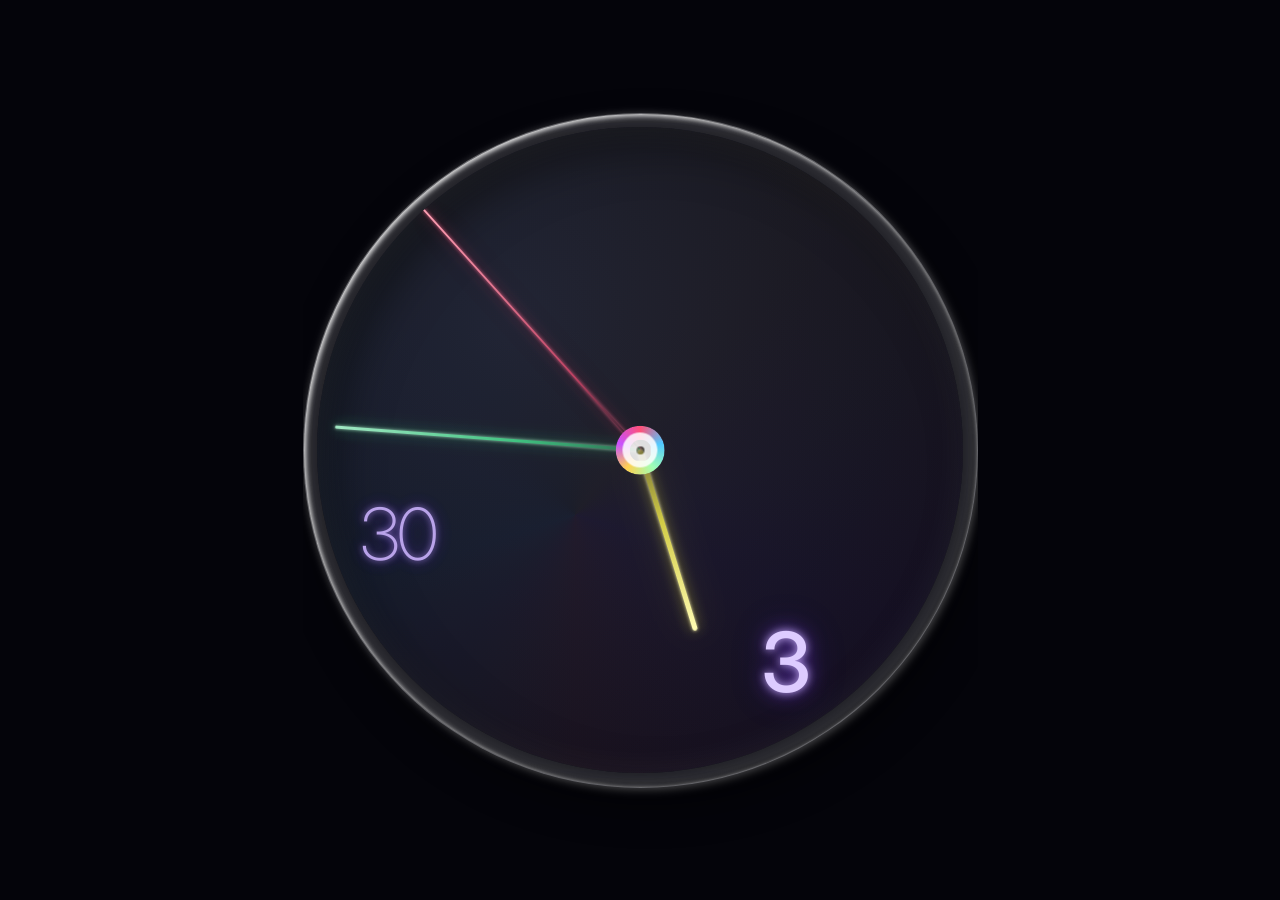
==== time-v5-preview/index.html @ 1b570a88 "Implement v5 clock with liquid glass bezel and glowing hands" ====
<!DOCTYPE html>
<html lang="en">

<head>
    <meta charset="UTF-8" />
    <meta name="viewport" content="width=device-width, initial-scale=1.0" />
    <title>Time Orientation — Aurora</title>
    <link
        href="https://fonts.googleapis.com/css2?family=Inter:ital,opsz,wght@0,14..32,100..900;1,14..32,100..900&display=swap"
        rel="stylesheet" />
    <style>
        :root {
            --clock-size: 75vmin;
            --label-size: 8vmin;
            --reality-ease: cubic-bezier(0.16, 1, 0.3, 1);

            /* Dynamic Time Colors — driven by JS */
            --face-center: #1a1a24;
            --face-edge: #050508;

            /* Glow colors — driven by JS from palette text colors */
        }

        html,
        body {
            margin: 0;
            padding: 0;
            height: 100%;
            display: flex;
            align-items: center;
            justify-content: center;
            background: #04040a;
            font-family: 'Inter', sans-serif;
            overflow: hidden;
        }

        /* Liquid Glass Bezel */
        #clock-bezel {
            width: var(--clock-size);
            height: var(--clock-size);
            border-radius: 50%;
            display: flex;
            align-items: center;
            justify-content: center;
            position: relative;
            box-sizing: border-box;
            padding: 1.5vmin;
            /* slightly thicker glass edge */
            background: rgba(255, 255, 255, 0.12);
            /* Brighter milky glass */
            backdrop-filter: blur(15px) saturate(1.2);
            -webkit-backdrop-filter: blur(15px) saturate(1.2);

            /* Front and back surface reflections */
            box-shadow:
                /* Outer bright edge */
                0.2vmin 0.2vmin 1vmin rgba(255, 255, 255, 0.25),
                -0.2vmin -0.2vmin 1vmin rgba(255, 255, 255, 0.05),
                /* Deep shadow underneath the glass */
                1vmin 2vmin 4vmin rgba(0, 0, 0, 0.5),
                /* Chromatic fringing and inner rims */
                inset 0 0 2vmin rgba(255, 255, 255, 0.2),
                inset 0.2vmin 0.2vmin 0.6vmin rgba(255, 255, 255, 0.9),
                inset -0.2vmin -0.2vmin 0.6vmin rgba(0, 0, 0, 0.6);
            border: 0.1vmin solid rgba(255, 255, 255, 0.3);
            transform: translateZ(0);
        }

        /* Rotating specular highlight inside the glass */
        #clock-bezel::before {
            content: '';
            position: absolute;
            inset: 0;
            border-radius: 50%;
            padding: 1.5vmin;
            /* match bezel padding to only draw on the ring */
            background: conic-gradient(from 0deg,
                    rgba(255, 255, 255, 0) 0%,
                    rgba(255, 255, 255, 0.02) 10%,
                    rgba(255, 255, 255, 0.7) 15%,
                    rgba(255, 255, 255, 0) 25%,

                    rgba(255, 255, 255, 0) 50%,
                    rgba(255, 255, 255, 0.01) 60%,
                    rgba(255, 255, 255, 0.3) 65%,
                    rgba(255, 255, 255, 0) 75%);
            /* Mask to apply highlight ONLY to the translucent ring area */
            -webkit-mask: linear-gradient(#fff 0 0) content-box, linear-gradient(#fff 0 0);
            mask: linear-gradient(#fff 0 0) content-box, linear-gradient(#fff 0 0);
            -webkit-mask-composite: xor;
            mask-composite: exclude;
            pointer-events: none;
            animation: bezel-spin 15s linear infinite;
        }

        /* Ambient interior glow bleeding into the frame */
        #clock-bezel::after {
            content: '';
            position: absolute;
            inset: 0;
            border-radius: 50%;
            padding: 1.5vmin;
            background: conic-gradient(from 180deg,
                    var(--face-edge) 0%,
                    var(--face-center) 50%,
                    var(--face-edge) 100%);
            opacity: 0.85;
            -webkit-mask: linear-gradient(#fff 0 0) content-box, linear-gradient(#fff 0 0);
            -webkit-mask-composite: xor;
            mask-composite: exclude;
            pointer-events: none;
            mix-blend-mode: screen;
            animation: bezel-spin 40s linear infinite reverse;
        }

        @keyframes bezel-spin {
            100% {
                transform: rotate(360deg);
            }
        }

        /* Color-shifting radial face — from design 3 */
        #clock-face {
            width: 100%;
            height: 100%;
            position: relative;
            border-radius: 50%;
            background: radial-gradient(circle at 30% 30%, var(--face-center) 0%, var(--face-edge) 100%);
            box-shadow:
                inset 0 0 4vmin rgba(255, 255, 255, 0.06),
                inset 2vmin 2vmin 5vmin rgba(0, 0, 0, 0.5);
            transition: background 1s linear;
            overflow: hidden;
        }

        /* Iridescent interference shimmer — from design 4 */
        #clock-face::before {
            content: '';
            position: absolute;
            inset: 0;
            border-radius: 50%;
            background: conic-gradient(from 180deg at 40% 60%,
                    rgba(255, 100, 150, 0.05),
                    rgba(80, 200, 255, 0.05),
                    rgba(150, 255, 180, 0.03),
                    rgba(255, 220, 80, 0.04),
                    rgba(180, 80, 255, 0.05),
                    rgba(255, 100, 150, 0.05));
            animation: shimmer-drift 12s ease-in-out infinite alternate;
            mix-blend-mode: screen;
            pointer-events: none;
        }

        @keyframes shimmer-drift {
            from {
                transform: rotate(0deg) scale(1);
                opacity: 0.5;
            }

            to {
                transform: rotate(60deg) scale(1.05);
                opacity: 1;
            }
        }

        /* Viscous Trail Elements */
        .trail {
            position: absolute;
            top: 50%;
            left: 50%;
            transform: translate(-50%, -50%);
            font-size: var(--label-size);
            white-space: nowrap;
            text-align: center;
            pointer-events: none;
            z-index: 5;
            width: 20vmin;
            height: 10vmin;
            display: flex;
            align-items: center;
            justify-content: center;
            opacity: 0;
            transition: opacity 3s ease;
            filter: blur(1.5px);
        }

        .is-h-drifting .h-trail,
        .is-m-drifting .m-trail {
            opacity: 0.18;
            transition: opacity 0.5s ease;
        }

        /* Trails — color and text-shadow applied dynamically by JS */
        .h-trail {
            font-weight: 500;
            font-size: calc(var(--label-size) * 1.15);
        }

        .m-trail {
            font-weight: 200;
        }

        /* Labels with holographic chromatic aberration — from design 4 */
        .label {
            position: absolute;
            top: 50%;
            left: 50%;
            transition: opacity 3s ease, filter 3s ease;
            font-size: var(--label-size);
            white-space: nowrap;
            text-align: center;
            pointer-events: none;
            z-index: 10;
            width: 20vmin;
            height: 12vmin;
            display: flex;
            align-items: center;
            justify-content: center;
            letter-spacing: -0.05em;
            transform: translate(-50%, -50%);
        }

        .hour-label {
            font-weight: 500;
            font-size: calc(var(--label-size) * 1.15);
            z-index: 12;
            /* color and text-shadow applied dynamically by JS */
        }

        .minute-label {
            font-weight: 200;
            z-index: 11;
            opacity: 0.9;
            /* color and text-shadow applied dynamically by JS */
        }

        /* Ghosting Effect during Drift */
        .is-h-drifting .hour-label,
        .is-m-drifting .minute-label {
            opacity: 0.03;
            filter: blur(4px);
            transition: opacity 2s ease, filter 2s ease;
        }

        .is-h-drifting .hand.hour,
        .is-m-drifting .hand.minute {
            opacity: 0.03;
            filter: blur(3px);
            transition: opacity 2s ease, filter 2s ease;
        }

        /* Laser beam hands — from design 4, colors adapt to time of day */
        .hand {
            position: absolute;
            left: 50%;
            bottom: 50%;
            transform-origin: 50% 100%;
            border-radius: 10vmin;
            z-index: 100;
            transition: opacity 3s ease, filter 3s ease;
        }

        .hand.hour {
            width: 0.5vmin;
            height: 21vmin;
            /* background and box-shadow applied dynamically by JS */
            z-index: 101;
        }

        .hand.minute {
            width: 0.35vmin;
            height: 34vmin;
            /* background and box-shadow applied dynamically by JS */
            opacity: 0.9;
            z-index: 100;
        }

        .hand.second {
            width: 0.2vmin;
            height: 36vmin;
            background: linear-gradient(to top,
                    rgba(255, 80, 120, 0) 0%,
                    rgba(255, 80, 120, 0.7) 30%,
                    rgba(255, 160, 180, 1) 100%);
            z-index: 150;
            transition: transform 0.15s cubic-bezier(0.175, 0.885, 0.32, 1.5);
            box-shadow:
                0 0 0.4vmin rgba(255, 100, 140, 0.9),
                0 0 1.5vmin rgba(255, 60, 100, 0.5),
                0 0 4vmin rgba(255, 40, 80, 0.2);
        }

        /* Iridescent jewel center pin — from design 4 */
        #clock-bezel::before {
            content: '';
            position: absolute;
            top: 50%;
            left: 50%;
            width: 2.4vmin;
            height: 2.4vmin;
            background: conic-gradient(rgba(255, 80, 120, 1),
                    rgba(80, 200, 255, 1),
                    rgba(160, 255, 180, 1),
                    rgba(255, 210, 80, 1),
                    rgba(200, 80, 255, 1),
                    rgba(255, 80, 120, 1));
            border-radius: 50%;
            transform: translate(-50%, -50%);
            z-index: 1999;
            animation: prism-spin 4s linear infinite;
            box-shadow:
                0 0 0.5vmin rgba(255, 255, 255, 0.6),
                0 0 2vmin rgba(180, 120, 255, 0.6),
                0 0 5vmin rgba(100, 80, 255, 0.3);
        }

        @keyframes prism-spin {
            from {
                filter: hue-rotate(0deg);
            }

            to {
                filter: hue-rotate(360deg);
            }
        }

        #clock-bezel::after {
            content: '';
            position: absolute;
            top: 50%;
            left: 50%;
            width: 0.9vmin;
            height: 0.9vmin;
            background: white;
            border-radius: 50%;
            transform: translate(-50%, -50%);
            z-index: 2001;
            box-shadow:
                0 0 0.5vmin rgba(255, 255, 255, 1),
                0 0 2vmin rgba(200, 200, 255, 0.8);
        }
    </style>
</head>

<body>

    <div id="clock-bezel">
        <div id="clock-face">
            <!-- Viscous Trails -->
            <div id="h-trail-2" class="trail h-trail trail-2"></div>
            <div id="h-trail-1" class="trail h-trail trail-1"></div>
            <div id="m-trail-2" class="trail m-trail trail-2"></div>
            <div id="m-trail-1" class="trail m-trail trail-1"></div>

            <!-- Main Labels -->
            <div id="h-label" class="label hour-label"></div>
            <div id="m-label" class="label minute-label"></div>

            <div class="hand hour"></div>
            <div class="hand minute"></div>
            <div class="hand second"></div>
        </div>
    </div>

    <script>
        // Full 24-hour color palette — from design 3 (restored text colors)
        const timePalettes = [
            { center: '#1a1a24', edge: '#050508', text: '#e0e0e0' }, // 0: Midnight
            { center: '#1a1c29', edge: '#060811', text: '#e0e0e0' }, // 1: Deep Night
            { center: '#1b2236', edge: '#080d1c', text: '#e0e0e0' }, // 2: Deep Night
            { center: '#222b42', edge: '#0b1325', text: '#e0e0e0' }, // 3: Very early
            { center: '#2d3b5e', edge: '#111b33', text: '#e0e0e0' }, // 4: Dawn approaches
            { center: '#4c4e7a', edge: '#1c1b3b', text: '#eaeaea' }, // 5: Dawn
            { center: '#ffb97b', edge: '#8b3a58', text: '#2a1a1a' }, // 6: Sunrise
            { center: '#f4e2d8', edge: '#e09886', text: '#1a1a1a' }, // 7: Early Morning
            { center: '#d1ebfa', edge: '#85bbd9', text: '#133a4f' }, // 8: Morning
            { center: '#c1e5fc', edge: '#6facd3', text: '#11354a' }, // 9: Mid-Morning
            { center: '#bde2fd', edge: '#58a0d0', text: '#0e2b3c' }, // 10: Late Morning
            { center: '#e4f3ff', edge: '#81bdea', text: '#0f2f42' }, // 11: Noon roughly
            { center: '#ffffff', edge: '#a4cdef', text: '#163f59' }, // 12: Noon
            { center: '#f5fbff', edge: '#8bbfe5', text: '#143b54' }, // 13: Midday
            { center: '#eaf4fc', edge: '#76b1db', text: '#113349' }, // 14: Midday
            { center: '#fcf3e3', edge: '#bba27e', text: '#3c2c19' }, // 15: Afternoon
            { center: '#ffdfb3', edge: '#d39255', text: '#4a2d14' }, // 16: Late Afternoon
            { center: '#ffae6b', edge: '#e05929', text: '#4d1e0d' }, // 17: Golden Hour
            { center: '#ff7e5f', edge: '#8f2336', text: '#fafafa' }, // 18: Sunset
            { center: '#8a4067', edge: '#291b3d', text: '#f0f0f0' }, // 19: Dusk
            { center: '#413c6b', edge: '#16142e', text: '#d0d0d0' }, // 20: Blue Hour
            { center: '#2b2c4e', edge: '#0e0e1a', text: '#d0d0d0' }, // 21: Night
            { center: '#202138', edge: '#090912', text: '#e0e0e0' }, // 22: Late Night
            { center: '#1a1b2b', edge: '#06060c', text: '#e0e0e0' }  // 23: Night
        ];

        let lastMilestone = -1;
        let lastSecond = -1;
        let rotS = 0;

        let hTargetX = 0, hTargetY = 0;
        let mTargetX = 0, mTargetY = 0;

        const RADIUS = 28.5;

        function getSafeXY(fixedX, fixedY) {
            let angle = Math.random() * Math.PI * 2;
            let x = Math.cos(angle) * RADIUS;
            let y = Math.sin(angle) * RADIUS;
            const dist = Math.sqrt((x - fixedX) ** 2 + (y - fixedY) ** 2);
            if (dist < 23) return getSafeXY(fixedX, fixedY);
            return { x, y };
        }

        function shiftReality() {
            const hAngle = Math.random() * Math.PI * 2;
            const newHTargetX = Math.cos(hAngle) * RADIUS;
            const newHTargetY = Math.sin(hAngle) * RADIUS;

            const mPos = getSafeXY(newHTargetX, newHTargetY);

            const bezel = document.getElementById('clock-bezel');

            if (hTargetX === 0 && hTargetY === 0) {
                hTargetX = newHTargetX;
                hTargetY = newHTargetY;
                mTargetX = mPos.x;
                mTargetY = mPos.y;
                setTimeout(shiftReality, 2000 + Math.random() * 3000);
                return;
            }

            bezel.classList.add('is-h-drifting');

            setTimeout(() => {
                hTargetX = newHTargetX;
                hTargetY = newHTargetY;
            }, 2000);

            setTimeout(() => {
                bezel.classList.remove('is-h-drifting');
            }, 10000);

            const mDelay = 2000 + Math.random() * 2500;
            setTimeout(() => {
                bezel.classList.add('is-m-drifting');

                setTimeout(() => {
                    mTargetX = mPos.x;
                    mTargetY = mPos.y;
                }, 2000);

                setTimeout(() => {
                    bezel.classList.remove('is-m-drifting');
                }, 10000);

            }, mDelay);

            setTimeout(shiftReality, mDelay + 12000 + Math.random() * 8000);
        }

        function hexToRgb(hex) {
            const r = parseInt(hex.slice(1, 3), 16);
            const g = parseInt(hex.slice(3, 5), 16);
            const b = parseInt(hex.slice(5, 7), 16);
            return { r, g, b };
        }

        // Convert RGB to HSL
        function rgbToHsl(r, g, b) {
            r /= 255; g /= 255; b /= 255;
            const max = Math.max(r, g, b), min = Math.min(r, g, b);
            let h, s, l = (max + min) / 2;
            if (max === min) {
                h = s = 0;
            } else {
                const d = max - min;
                s = l > 0.5 ? d / (2 - max - min) : d / (max + min);
                switch (max) {
                    case r: h = ((g - b) / d + (g < b ? 6 : 0)) / 6; break;
                    case g: h = ((b - r) / d + 2) / 6; break;
                    case b: h = ((r - g) / d + 4) / 6; break;
                }
            }
            return { h: h * 360, s: s * 100, l: l * 100 };
        }

        // Build a glow-only text-shadow (no chromatic offset) so letterforms stay crisp.
        // The solid color is applied directly to element.style.color in the update loop.
        function vibrantGlowShadow(textHex, isHour) {
            const { r, g, b } = hexToRgb(textHex);
            const { h, s } = rgbToHsl(r, g, b);
            const baseHue = s < 8 ? 260 : h;
            const bloomL = isHour ? 85 : 80;

            if (isHour) {
                return [
                    `0 0 8px  hsl(${baseHue.toFixed(0)}, 100%, ${bloomL}%, 0.9)`,
                    `0 0 20px hsl(${baseHue.toFixed(0)}, 100%, 65%, 0.6)`,
                    `0 0 40px hsl(${baseHue.toFixed(0)}, 100%, 55%, 0.3)`
                ].join(', ');
            } else {
                return [
                    `0 0 6px  hsl(${baseHue.toFixed(0)}, 100%, ${bloomL}%, 0.8)`,
                    `0 0 16px hsl(${baseHue.toFixed(0)}, 100%, 60%, 0.5)`,
                    `0 0 32px hsl(${baseHue.toFixed(0)}, 100%, 50%, 0.2)`
                ].join(', ');
            }
        }

        // Compute the vibrant solid color for the label text itself.
        // faceCenterHex is used to determine if the face is light or dark,
        // so we can flip the label lightness for maximum contrast.
        function vibrantLabelColor(textHex, isHour, faceCenterHex) {
            const { r, g, b } = hexToRgb(textHex);
            const { h, s } = rgbToHsl(r, g, b);
            const baseHue = s < 8 ? 260 : h;

            // Check face brightness
            const fc = hexToRgb(faceCenterHex);
            const faceLum = (fc.r * 0.299 + fc.g * 0.587 + fc.b * 0.114) / 255;
            const isLightFace = faceLum > 0.45;

            // On light faces: dark saturated color so numbers pop
            // On dark faces: bright saturated color so they glow
            const l = isLightFace
                ? (isHour ? 28 : 32)
                : (isHour ? 90 : 85);
            return `hsl(${baseHue.toFixed(0)}, 100%, ${l}%)`;
        }

        // Trail shadow — softer bloom, same scheme
        function vibrantTrailShadow(textHex, isHour) {
            const { r, g, b } = hexToRgb(textHex);
            const { h, s } = rgbToHsl(r, g, b);
            const baseHue = s < 8 ? 260 : h;
            const a = isHour ? 0.7 : 0.5;
            return [
                `0 0 6px  hsl(${baseHue.toFixed(0)}, 100%, 80%, ${a})`,
                `0 0 14px hsl(${baseHue.toFixed(0)}, 100%, 65%, ${a * 0.6})`
            ].join(', ');
        }

        // Apply palette-driven colors to all three hands each frame.
        // Hour hand: hue from the palette edge color (deep, rich)
        // Minute hand: ~150° complement so it always contrasts the hour hand
        // Second hand: ~210° further complement (stays in the warm-to-cool spectrum)
        function applyHandColors(edgeHex, centerHex) {
            // Derive hue from face CENTER so complements are always truly different
            const { r: cr, g: cg, b: cb } = hexToRgb(centerHex);
            const { h: cH, s: cS } = rgbToHsl(cr, cg, cb);
            const faceHue = cS < 5 ? 250 : cH;

            // 180° complement for hour, 270° for minute — always visually distinct
            const hourHue = (faceHue + 180) % 360;
            const minuteHue = (faceHue + 270) % 360;

            // Face luminance
            const faceLum = (cr * 0.299 + cg * 0.587 + cb * 0.114) / 255;
            const isLightFace = faceLum > 0.40;

            // Light faces: very dark saturated hands so the line pops
            // Dark faces: bright neon hands so they glow
            const tipL = isLightFace ? 15 : 85;
            const midL = isLightFace ? 12 : 65;
            const baseL = isLightFace ? 8 : 50;
            const glowA = isLightFace ? 0.8 : 0.9;
            const hourW = isLightFace ? '0.65vmin' : '0.5vmin';
            const minuteW = isLightFace ? '0.5vmin' : '0.35vmin';

            const hourHand = document.querySelector('.hand.hour');
            const minuteHand = document.querySelector('.hand.minute');

            hourHand.style.width = hourW;
            minuteHand.style.width = minuteW;

            // Hour hand gradient + glow
            // base opacity 0.4 means the shaft is never invisible even at the root
            hourHand.style.background = `linear-gradient(to top,
                hsl(${hourHue}, 100%, ${midL}%, 0.4) 0%,
                hsl(${hourHue}, 100%, ${midL}%, 0.8) 40%,
                hsl(${hourHue}, 100%, ${tipL}%, 1) 100%)`;
            hourHand.style.boxShadow = [
                `0 0 0.4vmin hsl(${hourHue}, 100%, ${tipL}%, ${glowA})`,
                `0 0 1.5vmin hsl(${hourHue}, 100%, ${midL}%, ${glowA * 0.55})`,
                `0 0 4vmin   hsl(${hourHue}, 100%, ${baseL}%, ${glowA * 0.25})`
            ].join(', ');

            // Minute hand gradient + glow
            minuteHand.style.background = `linear-gradient(to top,
                hsl(${minuteHue}, 100%, ${midL}%, 0.4) 0%,
                hsl(${minuteHue}, 100%, ${midL}%, 0.8) 40%,
                hsl(${minuteHue}, 100%, ${tipL}%, 1) 100%)`;
            minuteHand.style.boxShadow = [
                `0 0 0.4vmin hsl(${minuteHue}, 100%, ${tipL}%, ${glowA})`,
                `0 0 1.5vmin hsl(${minuteHue}, 100%, ${midL}%, ${glowA * 0.55})`,
                `0 0 4vmin   hsl(${minuteHue}, 100%, ${baseL}%, ${glowA * 0.2})`
            ].join(', ');
            // Second hand stays constant vibrant red

        }


        function update() {
            const now = new Date();
            const h = now.getHours();
            const m = now.getMinutes();
            const s = now.getSeconds();

            let effectiveH = h;
            let effectiveM = m - 3;
            if (effectiveM < 0) {
                effectiveM += 60;
                effectiveH -= 1;
            }
            if (effectiveH < 0) {
                effectiveH += 24;
            }

            const displayH = effectiveH % 12 || 12;
            const mMilestone = Math.floor(effectiveM / 5) * 5;

            const hLabelEl = document.getElementById('h-label');
            const mLabelEl = document.getElementById('m-label');

            const trailsH = document.querySelectorAll('.h-trail');
            const trailsM = document.querySelectorAll('.m-trail');

            hLabelEl.textContent = displayH;
            trailsH.forEach(t => t.textContent = displayH);

            if (mMilestone !== lastMilestone) {
                lastMilestone = mMilestone;

                let displayM = String(lastMilestone);
                if (lastMilestone === 5) {
                    displayM = '05';
                } else if (lastMilestone === 0) {
                    displayM = '0';
                }

                mLabelEl.textContent = displayM;
                trailsM.forEach(t => t.textContent = displayM);
            }

            const finalBaseHAngle = Math.atan2(hTargetY, hTargetX) * 180 / Math.PI + 90;
            const finalBaseMAngle = Math.atan2(mTargetY, mTargetX) * 180 / Math.PI + 90;

            const hOffset = (m / 60) * 30 + (s / 3600) * 30;
            const mOffset = (m - lastMilestone) * 6 + (s / 60) * 6;

            let targetH = finalBaseHAngle + hOffset;
            let targetM = finalBaseMAngle + mOffset;

            // ─── Color-shifting logic — design 3 system ───
            const DEMO_CYCLE_MS = 120 * 1000;
            const demoMs = (Date.now() % DEMO_CYCLE_MS);
            const demoHourFrac = (demoMs / DEMO_CYCLE_MS) * 24;
            const demoH = Math.floor(demoHourFrac);
            const demoProgress = demoHourFrac - demoH;
            const cp = timePalettes[demoH % 24];
            const np = timePalettes[(demoH + 1) % 24];

            document.documentElement.style.setProperty('--face-center',
                `color-mix(in srgb, ${np.center} ${demoProgress * 100}%, ${cp.center})`);
            document.documentElement.style.setProperty('--face-edge',
                `color-mix(in srgb, ${np.edge} ${demoProgress * 100}%, ${cp.edge})`);

            // ─── Vibrant label glows from palette text colors ───
            // Interpolate the text color across the current palette step
            // (We don't need a CSS color-mix here — just pick the dominant slot)
            const textHex = cp.text;
            const hColor = vibrantLabelColor(textHex, true, cp.center);
            const mColor = vibrantLabelColor(textHex, false, cp.center);
            const hGlow = vibrantGlowShadow(textHex, true);
            const mGlow = vibrantGlowShadow(textHex, false);
            const trailShadow = vibrantTrailShadow(textHex, true);
            const mTrailShadow = vibrantTrailShadow(textHex, false);

            // Solid color = crisp letterforms; text-shadow = glow bloom on top
            const hLabel = document.getElementById('h-label');
            const mLabel = document.getElementById('m-label');
            hLabel.style.color = hColor;
            hLabel.style.textShadow = hGlow;
            mLabel.style.color = mColor;
            mLabel.style.textShadow = mGlow;
            document.querySelectorAll('.h-trail').forEach(el => { el.style.color = hColor; el.style.textShadow = trailShadow; });
            document.querySelectorAll('.m-trail').forEach(el => { el.style.color = mColor; el.style.textShadow = mTrailShadow; });

            // Dynamic hand colors — hour + minute only, second stays red
            applyHandColors(cp.edge, cp.center);

            if (window.rotH === undefined) {
                window.rotH = targetH;
                window.rotM = targetM;
                window.rotHT1 = targetH;
                window.rotHT2 = targetH;
                window.rotMT1 = targetM;
                window.rotMT2 = targetM;
            }

            function sweep(current, target, speed) {
                let diff = (target - current) % 360;
                if (diff < 0) diff += 360;
                if (diff > 359.5) diff = 0;
                return current + diff * speed;
            }

            window.rotH = sweep(window.rotH, targetH, 0.01);
            window.rotM = sweep(window.rotM, targetM, 0.01);

            window.rotHT1 = sweep(window.rotHT1, targetH, 0.0094);
            window.rotHT2 = sweep(window.rotHT2, targetH, 0.009);

            window.rotMT1 = sweep(window.rotMT1, targetM, 0.0094);
            window.rotMT2 = sweep(window.rotMT2, targetM, 0.009);

            document.querySelector('.hand.hour').style.transform = `translateX(-50%) rotate(${window.rotH}deg)`;
            document.querySelector('.hand.minute').style.transform = `translateX(-50%) rotate(${window.rotM}deg)`;

            function updateLabel(id, rot, offset) {
                const rad = (rot - offset - 90) * Math.PI / 180;
                const x = Math.cos(rad) * RADIUS;
                const y = Math.sin(rad) * RADIUS;
                document.getElementById(id).style.transform = `translate3d(calc(-50% + ${x}vmin), calc(-50% + ${y}vmin), 0)`;
            }

            updateLabel('h-label', window.rotH, hOffset);
            updateLabel('h-trail-1', window.rotHT1, hOffset);
            updateLabel('h-trail-2', window.rotHT2, hOffset);

            updateLabel('m-label', window.rotM, mOffset);
            updateLabel('m-trail-1', window.rotMT1, mOffset);
            updateLabel('m-trail-2', window.rotMT2, mOffset);

            if (s !== lastSecond) {
                const diff = (s - lastSecond + 60) % 60;
                rotS += diff * 6;
                lastSecond = s;
                document.querySelector('.hand.second').style.transform = `translateX(-50%) rotate(${rotS}deg)`;
            }

            requestAnimationFrame(update);
        }

        shiftReality();
        update();
    </script>
</body>

</html>
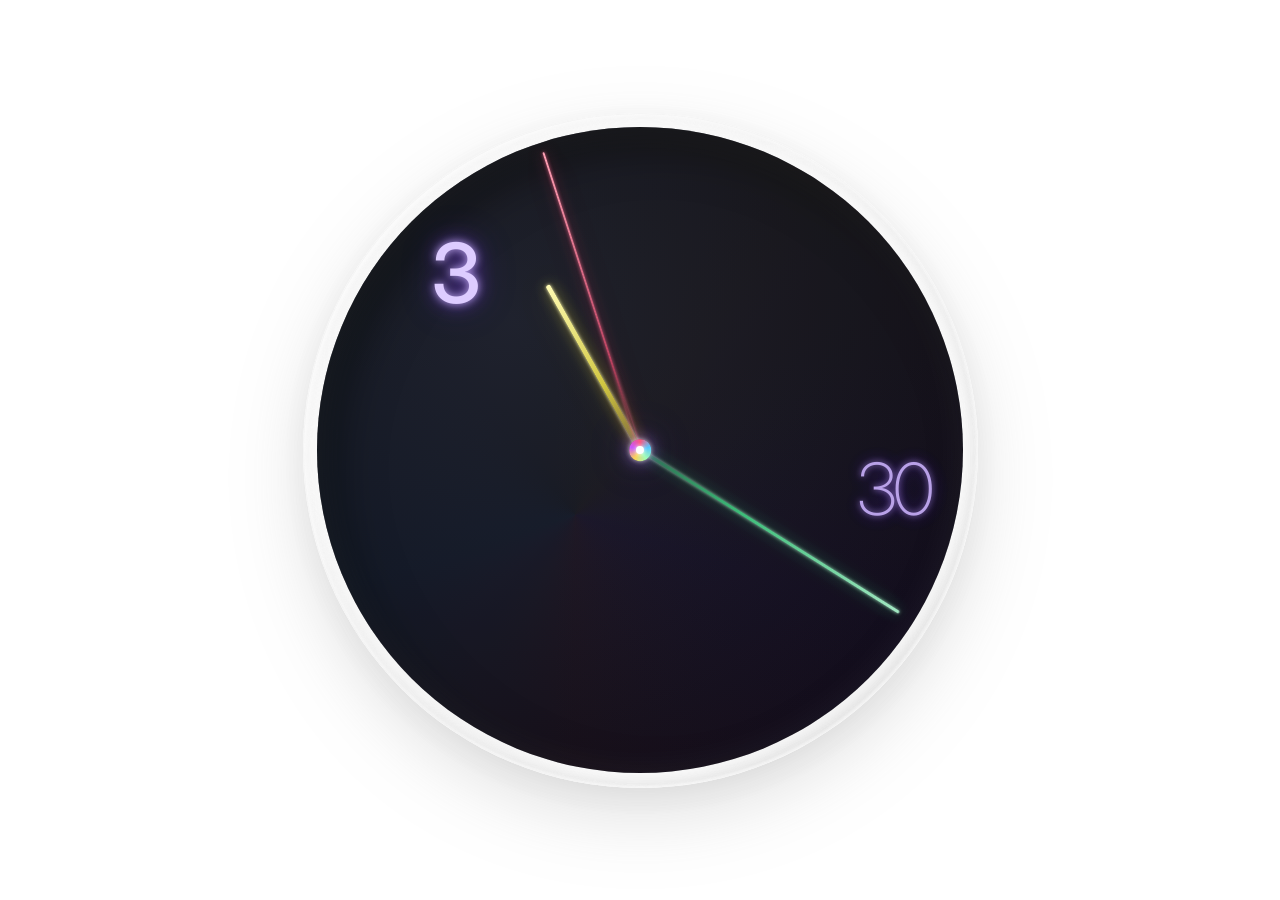
==== commit 99a804dd: "Refine V5: iOS vibrant liquid glass bezel, shortened second hand, and removed brown tones" ====
--- a/time-v5-preview/index.html
+++ b/time-v5-preview/index.html
@@ -10,6 +10,7 @@
         rel="stylesheet" />
     <style>
         :root {
+            /* Restoring base clock-size to 75vmin to keep internal JS radius ratios correct */
             --clock-size: 75vmin;
             --label-size: 8vmin;
             --reality-ease: cubic-bezier(0.16, 1, 0.3, 1);
@@ -29,12 +30,26 @@
             display: flex;
             align-items: center;
             justify-content: center;
-            background: #04040a;
+            background: #ffffff;
             font-family: 'Inter', sans-serif;
             overflow: hidden;
         }
 
-        /* Liquid Glass Bezel */
+        /* Separate container to cast the drop shadow without being clipped by the WebKit backdrop-filter bug */
+        #clock-shadow {
+            position: absolute;
+            width: var(--clock-size);
+            height: var(--clock-size);
+            border-radius: 50%;
+            box-shadow:
+                /* Outer soft drop shadow tinted by upcoming accent color */
+                0 3vmin 8vmin color-mix(in srgb, var(--next-accent, rgba(0, 0, 0, 1)) 15%, rgba(0, 0, 0, 0.12)),
+                0 1vmin 3vmin color-mix(in srgb, var(--next-accent, rgba(0, 0, 0, 1)) 5%, rgba(0, 0, 0, 0.04));
+            transform: scale(1) translateZ(0);
+            transition: box-shadow 1s linear;
+        }
+
+        /* iOS Vibrant Liquid Glass Bezel with Color Anticipation */
         #clock-bezel {
             width: var(--clock-size);
             height: var(--clock-size);
@@ -45,78 +60,30 @@
             position: relative;
             box-sizing: border-box;
             padding: 1.5vmin;
-            /* slightly thicker glass edge */
-            background: rgba(255, 255, 255, 0.12);
-            /* Brighter milky glass */
-            backdrop-filter: blur(15px) saturate(1.2);
-            -webkit-backdrop-filter: blur(15px) saturate(1.2);
-
-            /* Front and back surface reflections */
+
+            /* High blur, high saturation "iOS vibrant" glass infused with the upcoming color shift */
+            /* We use the --next-accent (text color) since it ensures pigment even when the clock face is white */
+            background: color-mix(in srgb, var(--next-accent, rgba(255, 255, 255, 1)) 15%, rgba(255, 255, 255, 0.25));
+            backdrop-filter: blur(40px) saturate(200%);
+            -webkit-backdrop-filter: blur(40px) saturate(200%);
+
             box-shadow:
-                /* Outer bright edge */
-                0.2vmin 0.2vmin 1vmin rgba(255, 255, 255, 0.25),
-                -0.2vmin -0.2vmin 1vmin rgba(255, 255, 255, 0.05),
-                /* Deep shadow underneath the glass */
-                1vmin 2vmin 4vmin rgba(0, 0, 0, 0.5),
-                /* Chromatic fringing and inner rims */
-                inset 0 0 2vmin rgba(255, 255, 255, 0.2),
-                inset 0.2vmin 0.2vmin 0.6vmin rgba(255, 255, 255, 0.9),
-                inset -0.2vmin -0.2vmin 0.6vmin rgba(0, 0, 0, 0.6);
-            border: 0.1vmin solid rgba(255, 255, 255, 0.3);
-            transform: translateZ(0);
-        }
-
-        /* Rotating specular highlight inside the glass */
-        #clock-bezel::before {
-            content: '';
-            position: absolute;
-            inset: 0;
-            border-radius: 50%;
-            padding: 1.5vmin;
-            /* match bezel padding to only draw on the ring */
-            background: conic-gradient(from 0deg,
-                    rgba(255, 255, 255, 0) 0%,
-                    rgba(255, 255, 255, 0.02) 10%,
-                    rgba(255, 255, 255, 0.7) 15%,
-                    rgba(255, 255, 255, 0) 25%,
-
-                    rgba(255, 255, 255, 0) 50%,
-                    rgba(255, 255, 255, 0.01) 60%,
-                    rgba(255, 255, 255, 0.3) 65%,
-                    rgba(255, 255, 255, 0) 75%);
-            /* Mask to apply highlight ONLY to the translucent ring area */
-            -webkit-mask: linear-gradient(#fff 0 0) content-box, linear-gradient(#fff 0 0);
-            mask: linear-gradient(#fff 0 0) content-box, linear-gradient(#fff 0 0);
-            -webkit-mask-composite: xor;
-            mask-composite: exclude;
-            pointer-events: none;
-            animation: bezel-spin 15s linear infinite;
-        }
-
-        /* Ambient interior glow bleeding into the frame */
-        #clock-bezel::after {
-            content: '';
-            position: absolute;
-            inset: 0;
-            border-radius: 50%;
-            padding: 1.5vmin;
-            background: conic-gradient(from 180deg,
-                    var(--face-edge) 0%,
-                    var(--face-center) 50%,
-                    var(--face-edge) 100%);
-            opacity: 0.85;
-            -webkit-mask: linear-gradient(#fff 0 0) content-box, linear-gradient(#fff 0 0);
-            -webkit-mask-composite: xor;
-            mask-composite: exclude;
-            pointer-events: none;
-            mix-blend-mode: screen;
-            animation: bezel-spin 40s linear infinite reverse;
-        }
-
-        @keyframes bezel-spin {
-            100% {
-                transform: rotate(360deg);
-            }
+                /* Sharp bright rim specular reflection */
+                inset 0.2vmin 0.2vmin 0.6vmin rgba(255, 255, 255, 0.8),
+                /* Soft volumetric bounce light inside the thick glass */
+                inset 1vmin 1vmin 3vmin color-mix(in srgb, var(--next-accent, rgba(255, 255, 255, 1)) 20%, rgba(255, 255, 255, 0.3)),
+                /* Inner sharp edge detail */
+                inset -0.1vmin -0.1vmin 0.3vmin rgba(255, 255, 255, 0.6),
+                /* Dark index of refraction rim */
+                inset -0.4vmin -0.4vmin 1.5vmin rgba(0, 0, 0, 0.1);
+
+            /* Crisp outer border slightly tinted by the upcoming color */
+            border: 0.15vmin solid color-mix(in srgb, var(--next-accent, rgba(255, 255, 255, 1)) 30%, rgba(255, 255, 255, 0.5));
+
+            /* Reverting scale to 1 to allow the clock to take up exactly 75% of the viewport 
+               (as dictated by the base --clock-size of 75vmin), retaining the soft shadow. */
+            transform: scale(1) translateZ(0);
+            transition: background 1s linear, border 1s linear, box-shadow 1s linear;
         }
 
         /* Color-shifting radial face — from design 3 */
@@ -277,7 +244,7 @@
 
         .hand.second {
             width: 0.2vmin;
-            height: 36vmin;
+            height: 34.8vmin;
             background: linear-gradient(to top,
                     rgba(255, 80, 120, 0) 0%,
                     rgba(255, 80, 120, 0.7) 30%,
@@ -344,6 +311,7 @@
 
 <body>
 
+    <div id="clock-shadow"></div>
     <div id="clock-bezel">
         <div id="clock-face">
             <!-- Viscous Trails -->
@@ -377,12 +345,12 @@
             { center: '#c1e5fc', edge: '#6facd3', text: '#11354a' }, // 9: Mid-Morning
             { center: '#bde2fd', edge: '#58a0d0', text: '#0e2b3c' }, // 10: Late Morning
             { center: '#e4f3ff', edge: '#81bdea', text: '#0f2f42' }, // 11: Noon roughly
-            { center: '#ffffff', edge: '#a4cdef', text: '#163f59' }, // 12: Noon
-            { center: '#f5fbff', edge: '#8bbfe5', text: '#143b54' }, // 13: Midday
-            { center: '#eaf4fc', edge: '#76b1db', text: '#113349' }, // 14: Midday
-            { center: '#fcf3e3', edge: '#bba27e', text: '#3c2c19' }, // 15: Afternoon
-            { center: '#ffdfb3', edge: '#d39255', text: '#4a2d14' }, // 16: Late Afternoon
-            { center: '#ffae6b', edge: '#e05929', text: '#4d1e0d' }, // 17: Golden Hour
+            { center: '#ffffff', edge: '#a4cdef', text: '#162e59' }, // 12: Noon
+            { center: '#f5fbff', edge: '#8bbfe5', text: '#142a54' }, // 13: Midday
+            { center: '#eaf4fc', edge: '#76b1db', text: '#112249' }, // 14: Midday
+            { center: '#fcf3e3', edge: '#bba27e', text: '#26223b' }, // 15: Afternoon (Deep indigo/plum)
+            { center: '#ffdfb3', edge: '#d39255', text: '#2f1a3a' }, // 16: Late Afternoon (Rich dark purple)
+            { center: '#ffae6b', edge: '#e05929', text: '#420b1c' }, // 17: Golden Hour (Deep crimson)
             { center: '#ff7e5f', edge: '#8f2336', text: '#fafafa' }, // 18: Sunset
             { center: '#8a4067', edge: '#291b3d', text: '#f0f0f0' }, // 19: Dusk
             { center: '#413c6b', edge: '#16142e', text: '#d0d0d0' }, // 20: Blue Hour
@@ -549,12 +517,23 @@
             const faceHue = cS < 5 ? 250 : cH;
 
             // 180° complement for hour, 270° for minute — always visually distinct
-            const hourHue = (faceHue + 180) % 360;
-            const minuteHue = (faceHue + 270) % 360;
+            let hourHue = (faceHue + 180) % 360;
+            let minuteHue = (faceHue + 270) % 360;
 
             // Face luminance
             const faceLum = (cr * 0.299 + cg * 0.587 + cb * 0.114) / 255;
             const isLightFace = faceLum > 0.40;
+
+            // NO BROWNS OR MUDDY OLIVES:
+            // When putting dark colors on a light sky, hues between 15° and 110° look like brown or dirty green.
+            // We forcefully shift them into beautiful rich tones instead (crimson or deep indigo).
+            if (isLightFace) {
+                if (hourHue >= 10 && hourHue <= 65) hourHue = 340; // Shift orange-brown to Deep Crimson/Plum
+                else if (hourHue > 65 && hourHue <= 120) hourHue = 250; // Shift muddy olive to Deep Indigo
+
+                if (minuteHue >= 10 && minuteHue <= 65) minuteHue = 340;
+                else if (minuteHue > 65 && minuteHue <= 120) minuteHue = 240;
+            }
 
             // Light faces: very dark saturated hands so the line pops
             // Dark faces: bright neon hands so they glow
@@ -663,6 +642,10 @@
             document.documentElement.style.setProperty('--face-edge',
                 `color-mix(in srgb, ${np.edge} ${demoProgress * 100}%, ${cp.edge})`);
 
+            // Output the NEXT color to the CSS root so the glass bezel can dynamically tint itself tracking the future color
+            document.documentElement.style.setProperty('--next-face', np.center);
+            document.documentElement.style.setProperty('--next-accent', np.text);
+
             // ─── Vibrant label glows from palette text colors ───
             // Interpolate the text color across the current palette step
             // (We don't need a CSS color-mix here — just pick the dominant slot)
